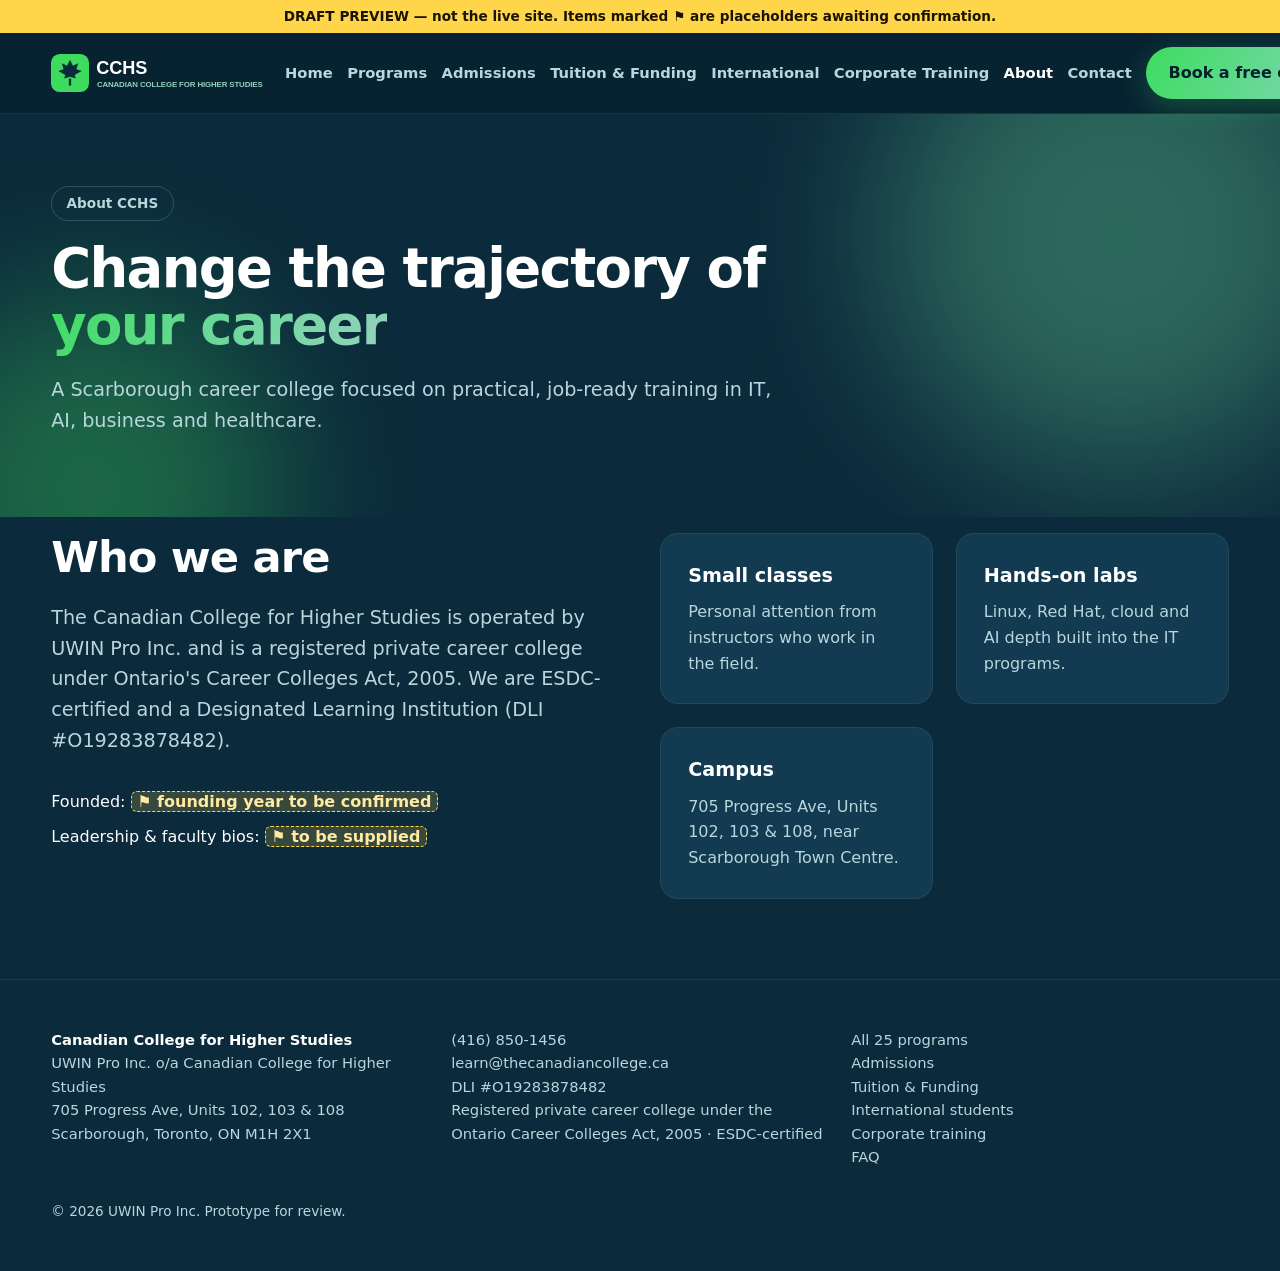
==== about.html @ a09e5be7 "CCHS draft preview" ====
<!doctype html><html lang="en"><head><meta charset="utf-8"><meta name="viewport" content="width=device-width,initial-scale=1">
<meta name="robots" content="noindex,nofollow"><title>About | Canadian College for Higher Studies</title><meta name="description" content="About the Canadian College for Higher Studies in Scarborough, Toronto."><meta name="theme-color" content="#0b2a3b">
<link rel="icon" href="assets/favicon.svg" type="image/svg+xml"><link rel="stylesheet" href="css/style.css?v=2">
<script type="application/ld+json">{"@context":"https://schema.org","@type":"CollegeOrUniversity","name":"Canadian College for Higher Studies","alternateName":"CCHS","url":"https://thecanadiancollege.ca","telephone":"+1-416-850-1456","email":"learn@thecanadiancollege.ca","address":{"@type":"PostalAddress","streetAddress":"705 Progress Ave, Units 102, 103 & 108","addressLocality":"Scarborough, Toronto","addressRegion":"ON","postalCode":"M1H 2X1","addressCountry":"CA"}}</script></head><body>
<div class="draft" role="note">DRAFT PREVIEW — not the live site. Items marked ⚑ are placeholders awaiting confirmation.</div>
<a class="skip" href="#main">Skip to content</a>
<header><div class="wrap nav"><a class="logo" href="index.html" aria-label="CCHS home"><svg viewBox="0 0 800 130" aria-hidden="true"><rect width="130" height="130" rx="30" fill="#3ddc5f"/><path d="M65 20l10 20 18-8-6 20 18 6-24 14 4 12-20-6-20 6 4-12-24-14 18-6-6-20 18 8z" fill="#0b2a3b"/><rect x="61" y="84" width="8" height="24" fill="#0b2a3b"/><text x="155" y="70" font-size="62" font-weight="900" fill="#fff" font-family="Inter,Helvetica,Arial,sans-serif">CCHS</text><text x="157" y="112" font-size="27" font-weight="700" fill="#94d2bd" font-family="Inter,Helvetica,Arial,sans-serif">CANADIAN COLLEGE FOR HIGHER STUDIES</text></svg></a><nav aria-label="Main"><button class="menu" aria-expanded="false" aria-label="Menu">☰</button><ul><li><a href="index.html">Home</a></li><li><a href="programs.html">Programs</a></li><li><a href="admissions.html">Admissions</a></li><li><a href="tuition.html">Tuition & Funding</a></li><li><a href="international.html">International</a></li><li><a href="corporate.html">Corporate Training</a></li><li><a href="about.html" aria-current=page>About</a></li><li><a href="contact.html">Contact</a></li><li><a class="btn btn-g" href="contact.html">Book a free consultation</a></li></ul></nav></div></header>
<main id="main"><section class="hero phero"><div class="blob b1"></div><div class="blob b2"></div><div class="wrap"><span class="eyebrow">About CCHS</span><h1>Change the trajectory of <span class="grad">your career</span></h1><p class="lead">A Scarborough career college focused on practical, job-ready training in IT, AI, business and healthcare.</p></div></section><section style="padding-top:1rem"><div class="wrap two"><div><h2>Who we are</h2><p class="lead">The Canadian College for Higher Studies is operated by UWIN Pro Inc. and is a registered private career college under Ontario's Career Colleges Act, 2005. We are ESDC-certified and a Designated Learning Institution (DLI #O19283878482).</p><p>Founded: <span class="phx">founding year to be confirmed</span></p><p style="margin-top:.6rem">Leadership &amp; faculty bios: <span class="phx">to be supplied</span></p></div>
<div class="grid"><div class="card"><h3>Small classes</h3><p>Personal attention from instructors who work in the field.</p></div><div class="card"><h3>Hands-on labs</h3><p>Linux, Red Hat, cloud and AI depth built into the IT programs.</p></div><div class="card"><h3>Campus</h3><p>705 Progress Ave, Units 102, 103 &amp; 108, near Scarborough Town Centre.</p></div></div></div></section></main>
<footer><div class="wrap grid">
<div><strong style="color:#fff">Canadian College for Higher Studies</strong><p>UWIN Pro Inc. o/a Canadian College for Higher Studies<br>705 Progress Ave, Units 102, 103 &amp; 108<br>Scarborough, Toronto, ON M1H 2X1</p></div>
<div><a href="tel:+14168501456">(416) 850-1456</a><a href="mailto:learn@thecanadiancollege.ca">learn@thecanadiancollege.ca</a><p>DLI #O19283878482</p><p>Registered private career college under the Ontario Career Colleges Act, 2005 · ESDC-certified</p></div>
<div><a href="programs.html">All 25 programs</a><a href="admissions.html">Admissions</a><a href="tuition.html">Tuition &amp; Funding</a><a href="international.html">International students</a><a href="corporate.html">Corporate training</a><a href="faq.html">FAQ</a></div>
</div><div class="wrap"><p class="note" style="margin-top:2rem">© <span id="y"></span> UWIN Pro Inc. Prototype for review.</p></div></footer>
<script src="js/main.js"></script><script src="js/programs.js"></script><script src="js/app.js"></script></body></html>
---- css/style.css ----
:root{--navy:#0b2a3b;--navy2:#082231;--card:#123a50;--text:#ffffff;--muted:#b9d6dd;--a1:#3ddc5f;--a2:#6bd89a;--a3:#94d2bd;--g:linear-gradient(120deg,var(--a1),var(--a2) 50%,var(--a3));--r:18px}
*{box-sizing:border-box;margin:0;padding:0}html{scroll-behavior:smooth}
body{font-family:system-ui,-apple-system,"Segoe UI",Roboto,sans-serif;background:var(--navy);color:var(--text);line-height:1.6}
a{color:var(--a3)}img{max-width:100%}
.skip{position:absolute;left:-999px}.skip:focus{left:1rem;top:1rem;background:#fff;color:#000;padding:.5rem;z-index:99}
.wrap{width:min(1180px,92%);margin:auto}
header{position:sticky;top:0;z-index:50;background:rgba(8,34,49,.85);backdrop-filter:blur(12px);border-bottom:1px solid #ffffff14}
.nav{display:flex;align-items:center;justify-content:space-between;padding:.9rem 0}
.logo{font-weight:900;font-size:1.4rem;letter-spacing:-.02em;color:#fff;text-decoration:none}.logo span{background:var(--g);-webkit-background-clip:text;background-clip:text;color:transparent}
nav ul{display:flex;gap:1.4rem;list-style:none;align-items:center}nav a{color:var(--muted);text-decoration:none;font-weight:600}nav a:hover,nav a[aria-current]{color:#fff}
.menu{display:none;background:none;border:1px solid #fff3;color:#fff;border-radius:8px;padding:.4rem .7rem;font-size:1.1rem}
.btn{display:inline-block;padding:.8rem 1.4rem;border-radius:999px;font-weight:700;text-decoration:none;border:0;cursor:pointer;font-size:1rem;transition:transform .2s,box-shadow .2s}
.btn-g{background:var(--g);color:#06202d;box-shadow:0 8px 30px #3ddc5f44}.btn-g:hover{transform:translateY(-2px);box-shadow:0 12px 40px #3ddc5f66}
.btn-o{border:2px solid #ffffff40;color:#fff}.btn-o:hover{border-color:var(--a3)}
.hero{position:relative;overflow:hidden;padding:7rem 0 6rem}
.blob{position:absolute;border-radius:50%;filter:blur(80px);opacity:.35;animation:float 14s ease-in-out infinite alternate}
.b1{width:480px;height:480px;background:var(--a2);top:-120px;right:-80px}.b2{width:380px;height:380px;background:var(--a1);bottom:-160px;left:-100px;animation-delay:-5s}.b3{width:260px;height:260px;background:var(--a3);top:40%;left:55%;animation-delay:-9s}
@keyframes float{to{transform:translate(40px,30px) scale(1.12)}}
.hero .wrap{position:relative}
.eyebrow{display:inline-block;padding:.35rem .9rem;border:1px solid #ffffff2a;border-radius:999px;color:var(--muted);font-size:.85rem;font-weight:600;margin-bottom:1.2rem}
h1{font-size:clamp(2.4rem,6vw,4.6rem);line-height:1.05;letter-spacing:-.03em;font-weight:900;max-width:16ch}
h2{font-size:clamp(1.8rem,3.6vw,2.7rem);letter-spacing:-.02em;line-height:1.15;margin-bottom:1rem}
h3{font-size:1.2rem;margin-bottom:.5rem}
.grad{background:var(--g);-webkit-background-clip:text;background-clip:text;color:transparent}
.lead{font-size:1.2rem;color:var(--muted);max-width:60ch;margin:1.3rem 0 2rem}
.ctas{display:flex;gap:1rem;flex-wrap:wrap}
section{padding:5rem 0}.alt{background:var(--navy2)}
.grid{display:grid;gap:1.4rem;grid-template-columns:repeat(auto-fit,minmax(260px,1fr))}
.card{background:var(--card);border:1px solid #ffffff12;border-radius:var(--r);padding:1.7rem;position:relative;transition:transform .25s,border-color .25s}
.card:hover{transform:translateY(-4px);border-color:#3ddc5f88}
.card .ic{width:48px;height:48px;border-radius:14px;background:var(--g);display:grid;place-items:center;font-size:1.4rem;margin-bottom:1rem}
.card p{color:var(--muted)}.card ul{color:var(--muted);padding-left:1.1rem;margin:.6rem 0}
.tag{display:inline-block;font-size:.75rem;font-weight:700;padding:.2rem .6rem;border-radius:999px;background:#3ddc5f26;color:#bff2cc;margin:.15rem .2rem 0 0}
.band{background:linear-gradient(120deg,#1f8f43,#2a8a6e 55%,#3d7f86);border-radius:24px;padding:3rem;color:#fff}.band p{opacity:.92;max-width:65ch;margin:.6rem 0 1.5rem}.band a.btn{background:#082231;color:#fff}
.ph{border:2px dashed #ffffff33;border-radius:var(--r);padding:1.4rem;color:var(--muted);font-style:italic;text-align:center}
.two{display:grid;grid-template-columns:1fr 1fr;gap:2.5rem;align-items:start}
form{display:grid;gap:1rem}label{font-weight:600;font-size:.92rem;display:grid;gap:.35rem}
input,select,textarea{font:inherit;padding:.75rem .9rem;border-radius:12px;border:1px solid #ffffff26;background:#071d2a;color:#fff}
input:focus,select:focus,textarea:focus,a:focus-visible,button:focus-visible{outline:3px solid var(--a3);outline-offset:2px}
.note{font-size:.85rem;color:var(--muted)}.ok{display:none;padding:1rem;border-radius:12px;background:#3ddc5f22;border:1px solid var(--a3)}
.steps{counter-reset:s}.steps .card::before{counter-increment:s;content:counter(s,decimal-leading-zero);font-size:2.2rem;font-weight:900;background:var(--g);-webkit-background-clip:text;color:transparent;display:block}
footer{border-top:1px solid #ffffff14;padding:3rem 0;color:var(--muted);font-size:.92rem}footer .grid a{display:block;color:var(--muted);text-decoration:none}
.wa{position:fixed;right:22px;bottom:22px;width:60px;height:60px;border-radius:50%;background:#25d366;display:grid;place-items:center;box-shadow:0 8px 24px #0008;z-index:60;color:#fff;font-size:1.7rem;text-decoration:none}
.reveal{opacity:0;transform:translateY(24px);transition:opacity .7s,transform .7s}.reveal.in{opacity:1;transform:none}
@media(prefers-reduced-motion:reduce){*{animation:none!important;transition:none!important}.reveal{opacity:1;transform:none}}
@media(max-width:860px){.menu{display:block}nav ul{display:none;position:absolute;top:100%;left:0;right:0;flex-direction:column;background:var(--navy);padding:1rem}nav ul.open{display:flex}.two{grid-template-columns:1fr}.band{padding:2rem}}
/* hero 3D course stream */
.tagline{margin-top:1rem;font-size:clamp(1.1rem,2vw,1.45rem);font-weight:700;color:#d6f3ea;letter-spacing:.01em;max-width:30ch}
.hero-grid{display:grid;grid-template-columns:minmax(0,1.05fr) minmax(0,.95fr);gap:2rem;align-items:center}
.hero-copy{position:relative;z-index:2}
.orbit{position:relative;height:520px;perspective:900px;perspective-origin:30% 20%;-webkit-mask-image:radial-gradient(ellipse at 55% 50%,#000 55%,transparent 80%);mask-image:radial-gradient(ellipse at 55% 50%,#000 55%,transparent 80%)}
.plane{list-style:none;position:absolute;inset:0;transform-style:preserve-3d;transform:rotateX(14deg) rotateY(-24deg)}
.plane li{position:absolute;left:12%;top:50%;width:290px;padding:.75rem 1.1rem;border-radius:16px;background:linear-gradient(135deg,rgba(18,58,80,.92),rgba(11,42,59,.86));border:1px solid #94d2bd55;box-shadow:0 0 28px #3ddc5f33,inset 0 0 0 1px #94d2bd1a;backdrop-filter:blur(6px);opacity:0;will-change:transform,opacity,filter;
 animation:drift 26s linear infinite;animation-delay:calc(var(--i) * -2.1667s)}
.plane li strong{display:block;font-size:1rem;color:#fff}
.plane li span{display:block;font-size:.84rem;color:#c8f0e2;line-height:1.35}
.plane li:nth-child(odd){left:0}.plane li:nth-child(even){left:34%}
@keyframes drift{
0%{transform:translate3d(80px,640px,-650px);opacity:0;filter:blur(3px)}
32%{opacity:0;filter:blur(2px)}
42%{opacity:.9;filter:blur(.4px)}
48%,58%{opacity:1;filter:blur(0)}
66%{opacity:.85;filter:blur(.6px)}
74%{opacity:0;filter:blur(3px)}
100%{transform:translate3d(-60px,-720px,200px);opacity:0;filter:blur(4px)}}
@media(max-width:980px){.hero-grid{grid-template-columns:1fr}.orbit{display:none}}
@media(prefers-reduced-motion:reduce){.orbit{height:auto;perspective:none;-webkit-mask-image:none;mask-image:none}.plane{position:static;transform:none;display:grid;gap:.6rem}.plane li{position:static;opacity:1;filter:none;width:auto;transform:none}.plane li:nth-child(n+7){display:none}}

.logo svg{display:block;height:40px;width:auto}.card .ic{color:#06202d}

.tagline{overflow:hidden}.tagline span{display:inline-block}
.tl1{animation:tlR .9s ease-out both}
.tl2{animation:tlF .8s ease-out .9s both}
.tl3{animation:tlU 1s ease-out 1.7s both}
@keyframes tlR{from{opacity:0;transform:translateX(60px)}to{opacity:1;transform:none}}
@keyframes tlF{from{opacity:0}to{opacity:1}}
@keyframes tlU{from{opacity:0;transform:translateY(10px)}to{opacity:1;transform:none}}
.shot .tagline span{animation:none!important;opacity:1;transform:none}
/* ---- CCHS additions ---- */
.draft{background:#ffd54a;color:#1a1300;text-align:center;font-size:.85rem;font-weight:700;padding:.35rem 1rem;position:relative;z-index:70}
.phx{background:#ffd54a2e;border:1px dashed #ffd54a;color:#ffe9a3;border-radius:6px;padding:0 .35rem;font-style:normal;font-weight:600;white-space:normal}
.phx::before{content:"⚑ ";}
.trust{background:var(--navy2);border-bottom:1px solid #ffffff12;padding:1rem 0;font-size:.92rem;color:var(--muted)}
.trust .wrap{display:flex;flex-wrap:wrap;gap:.6rem 1.6rem}.trust b{color:#fff}
.meta{color:var(--muted);font-size:.92rem;margin:.4rem 0}.fee{font-weight:700;color:#d6f3ea}
.filters{display:flex;flex-wrap:wrap;gap:.6rem;margin:1rem 0 1.6rem;align-items:center}
.chip{background:#123a50;border:1px solid #ffffff22;color:#fff;border-radius:999px;padding:.45rem 1rem;font-weight:600;cursor:pointer;font:inherit}
.chip[aria-pressed=true]{background:var(--g);color:#06202d;border-color:transparent}
.filters input{min-width:240px;flex:1}
.card a.more{font-weight:700;text-decoration:none}
table{width:100%;border-collapse:collapse;font-size:.92rem}th,td{padding:.6rem .7rem;border-bottom:1px solid #ffffff14;text-align:left}th{color:var(--a3);position:sticky;top:0;background:var(--navy2)}
.tbl{overflow-x:auto;border-radius:var(--r);border:1px solid #ffffff14}
td.n,th.n{text-align:right;white-space:nowrap}
details{background:var(--card);border:1px solid #ffffff12;border-radius:14px;padding:1rem 1.3rem;margin-bottom:.8rem}summary{cursor:pointer;font-weight:700}details p{color:var(--muted);margin-top:.6rem}
.quiz fieldset{border:0;display:grid;gap:.5rem;margin-bottom:1rem}.quiz legend{font-weight:700;margin-bottom:.4rem}
.quiz label{display:flex;gap:.6rem;align-items:center;font-weight:500;background:#071d2a;border:1px solid #ffffff1f;padding:.6rem .8rem;border-radius:12px;cursor:pointer}
.result{margin-top:1rem}.big{font-size:2rem;font-weight:900}
.map{width:100%;height:340px;border:0;border-radius:var(--r)}
.crumb{color:var(--muted);font-size:.9rem;margin-bottom:1rem}.crumb a{text-decoration:none}
.phero{padding:4.5rem 0 3rem}.phero h1{font-size:clamp(2rem,4.6vw,3.4rem);max-width:22ch}
.kv{display:grid;grid-template-columns:repeat(auto-fit,minmax(160px,1fr));gap:1rem;margin:1.5rem 0}.kv div{background:var(--card);border-radius:14px;padding:1rem}.kv b{display:block;font-size:1.4rem}.kv span{color:var(--muted);font-size:.85rem}
.logo svg{height:44px}
nav ul{gap:1rem;font-size:.92rem}
@media(max-width:1240px){.menu{display:block}nav ul{display:none;position:absolute;top:100%;left:0;right:0;flex-direction:column;background:var(--navy);padding:1rem}nav ul.open{display:flex}}
nav a{white-space:nowrap}nav ul{gap:.9rem}.logo svg{height:38px}
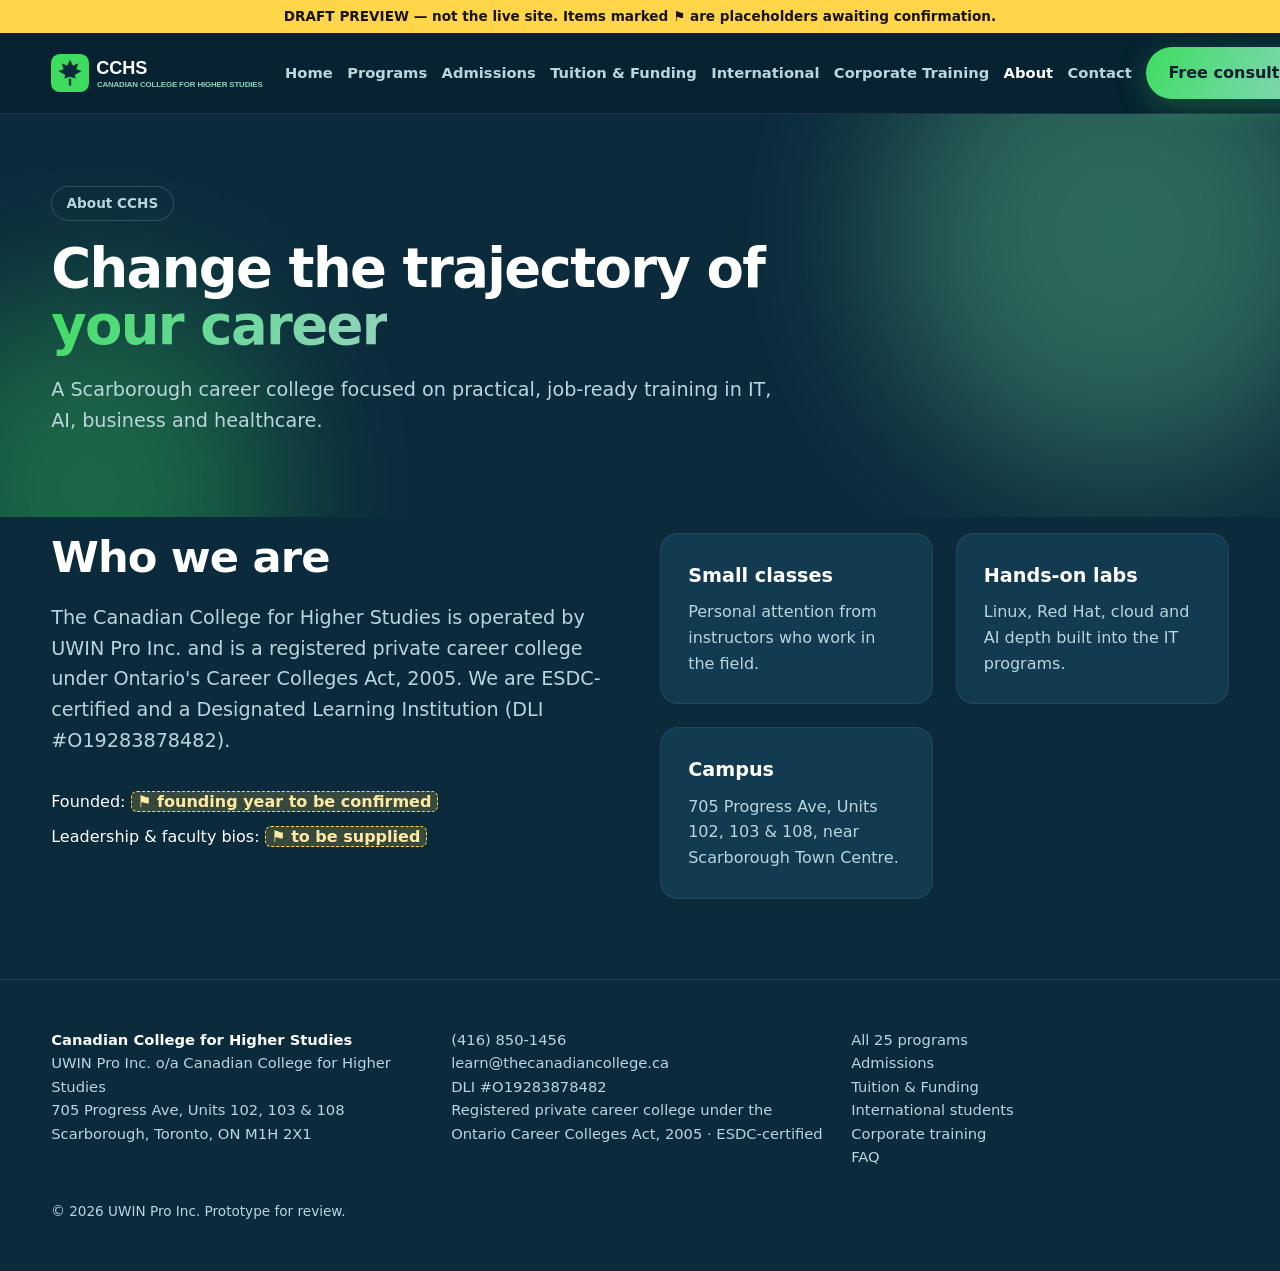
==== commit 40b6f4e1: "Nav fix" ====
--- a/about.html
+++ b/about.html
@@ -4,7 +4,7 @@
 <script type="application/ld+json">{"@context":"https://schema.org","@type":"CollegeOrUniversity","name":"Canadian College for Higher Studies","alternateName":"CCHS","url":"https://thecanadiancollege.ca","telephone":"+1-416-850-1456","email":"learn@thecanadiancollege.ca","address":{"@type":"PostalAddress","streetAddress":"705 Progress Ave, Units 102, 103 & 108","addressLocality":"Scarborough, Toronto","addressRegion":"ON","postalCode":"M1H 2X1","addressCountry":"CA"}}</script></head><body>
 <div class="draft" role="note">DRAFT PREVIEW — not the live site. Items marked ⚑ are placeholders awaiting confirmation.</div>
 <a class="skip" href="#main">Skip to content</a>
-<header><div class="wrap nav"><a class="logo" href="index.html" aria-label="CCHS home"><svg viewBox="0 0 800 130" aria-hidden="true"><rect width="130" height="130" rx="30" fill="#3ddc5f"/><path d="M65 20l10 20 18-8-6 20 18 6-24 14 4 12-20-6-20 6 4-12-24-14 18-6-6-20 18 8z" fill="#0b2a3b"/><rect x="61" y="84" width="8" height="24" fill="#0b2a3b"/><text x="155" y="70" font-size="62" font-weight="900" fill="#fff" font-family="Inter,Helvetica,Arial,sans-serif">CCHS</text><text x="157" y="112" font-size="27" font-weight="700" fill="#94d2bd" font-family="Inter,Helvetica,Arial,sans-serif">CANADIAN COLLEGE FOR HIGHER STUDIES</text></svg></a><nav aria-label="Main"><button class="menu" aria-expanded="false" aria-label="Menu">☰</button><ul><li><a href="index.html">Home</a></li><li><a href="programs.html">Programs</a></li><li><a href="admissions.html">Admissions</a></li><li><a href="tuition.html">Tuition & Funding</a></li><li><a href="international.html">International</a></li><li><a href="corporate.html">Corporate Training</a></li><li><a href="about.html" aria-current=page>About</a></li><li><a href="contact.html">Contact</a></li><li><a class="btn btn-g" href="contact.html">Book a free consultation</a></li></ul></nav></div></header>
+<header><div class="wrap nav"><a class="logo" href="index.html" aria-label="CCHS home"><svg viewBox="0 0 800 130" aria-hidden="true"><rect width="130" height="130" rx="30" fill="#3ddc5f"/><path d="M65 20l10 20 18-8-6 20 18 6-24 14 4 12-20-6-20 6 4-12-24-14 18-6-6-20 18 8z" fill="#0b2a3b"/><rect x="61" y="84" width="8" height="24" fill="#0b2a3b"/><text x="155" y="70" font-size="62" font-weight="900" fill="#fff" font-family="Inter,Helvetica,Arial,sans-serif">CCHS</text><text x="157" y="112" font-size="27" font-weight="700" fill="#94d2bd" font-family="Inter,Helvetica,Arial,sans-serif">CANADIAN COLLEGE FOR HIGHER STUDIES</text></svg></a><nav aria-label="Main"><button class="menu" aria-expanded="false" aria-label="Menu">☰</button><ul><li><a href="index.html">Home</a></li><li><a href="programs.html">Programs</a></li><li><a href="admissions.html">Admissions</a></li><li><a href="tuition.html">Tuition & Funding</a></li><li><a href="international.html">International</a></li><li><a href="corporate.html">Corporate Training</a></li><li><a href="about.html" aria-current=page>About</a></li><li><a href="contact.html">Contact</a></li><li><a class="btn btn-g" href="contact.html">Free consultation</a></li></ul></nav></div></header>
 <main id="main"><section class="hero phero"><div class="blob b1"></div><div class="blob b2"></div><div class="wrap"><span class="eyebrow">About CCHS</span><h1>Change the trajectory of <span class="grad">your career</span></h1><p class="lead">A Scarborough career college focused on practical, job-ready training in IT, AI, business and healthcare.</p></div></section><section style="padding-top:1rem"><div class="wrap two"><div><h2>Who we are</h2><p class="lead">The Canadian College for Higher Studies is operated by UWIN Pro Inc. and is a registered private career college under Ontario's Career Colleges Act, 2005. We are ESDC-certified and a Designated Learning Institution (DLI #O19283878482).</p><p>Founded: <span class="phx">founding year to be confirmed</span></p><p style="margin-top:.6rem">Leadership &amp; faculty bios: <span class="phx">to be supplied</span></p></div>
 <div class="grid"><div class="card"><h3>Small classes</h3><p>Personal attention from instructors who work in the field.</p></div><div class="card"><h3>Hands-on labs</h3><p>Linux, Red Hat, cloud and AI depth built into the IT programs.</p></div><div class="card"><h3>Campus</h3><p>705 Progress Ave, Units 102, 103 &amp; 108, near Scarborough Town Centre.</p></div></div></div></section></main>
 <footer><div class="wrap grid">
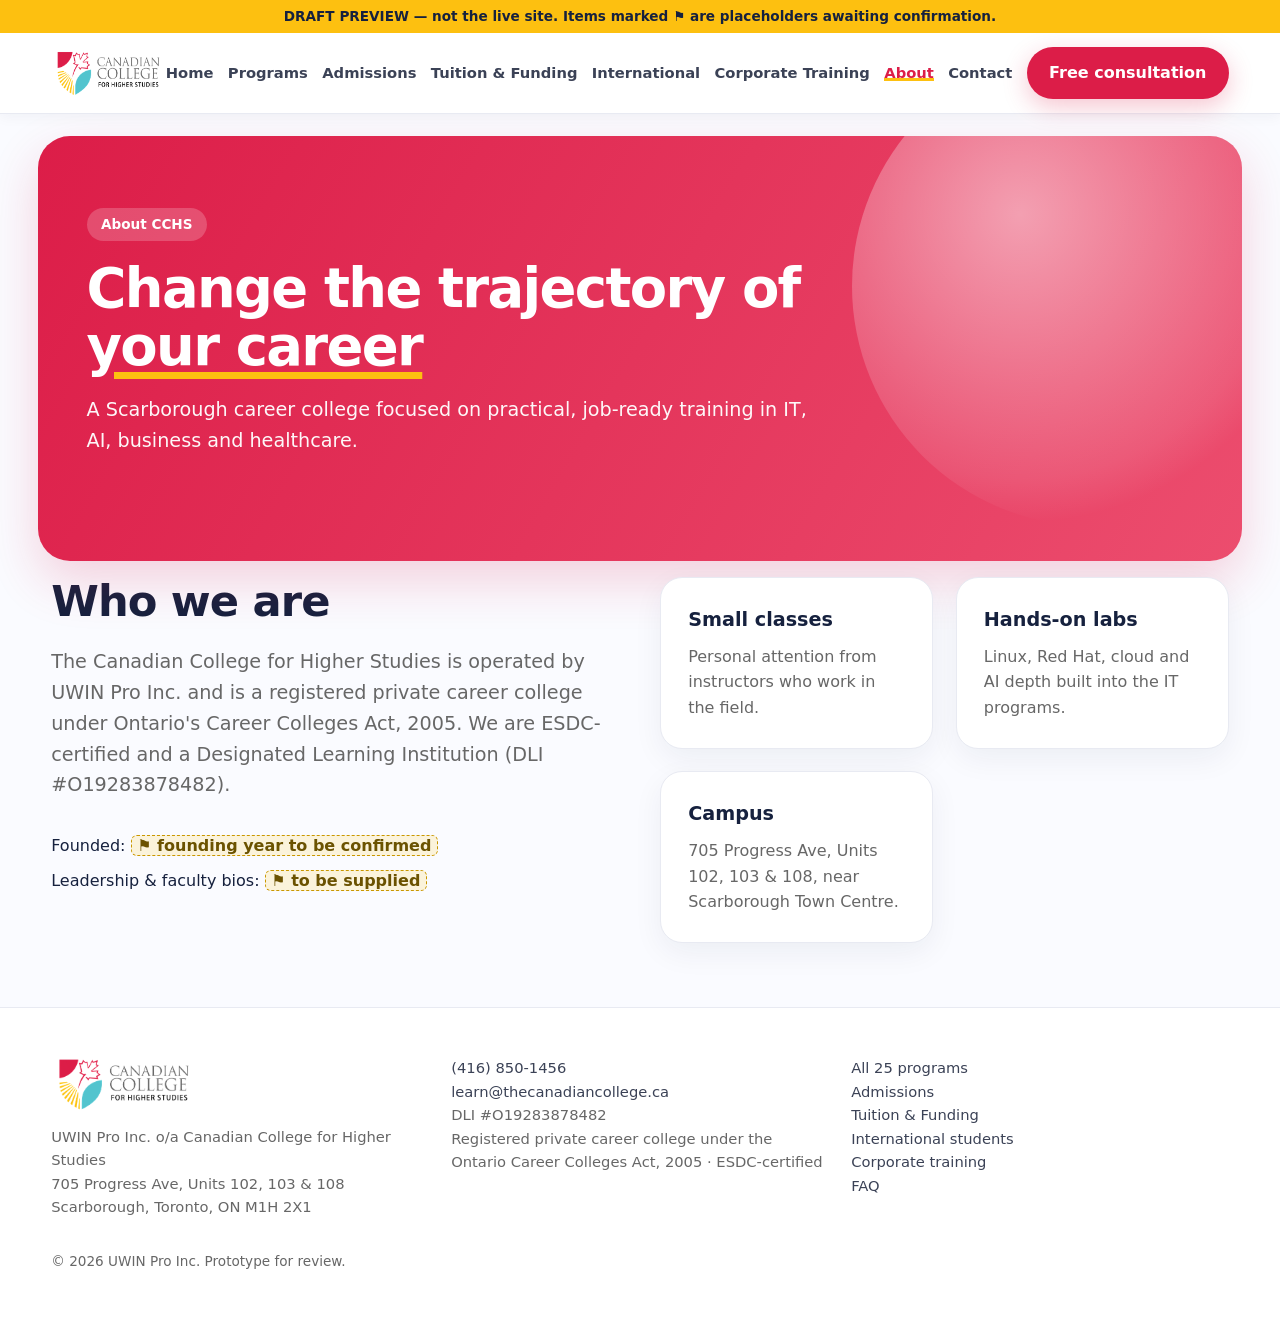
==== commit c471a883: "Logo-colour Campus Fresh restyle" ====
--- a/about.html
+++ b/about.html
@@ -1,15 +1,15 @@
 <!doctype html><html lang="en"><head><meta charset="utf-8"><meta name="viewport" content="width=device-width,initial-scale=1">
-<meta name="robots" content="noindex,nofollow"><title>About | Canadian College for Higher Studies</title><meta name="description" content="About the Canadian College for Higher Studies in Scarborough, Toronto."><meta name="theme-color" content="#0b2a3b">
-<link rel="icon" href="assets/favicon.svg" type="image/svg+xml"><link rel="stylesheet" href="css/style.css?v=2">
+<meta name="robots" content="noindex,nofollow"><title>About | Canadian College for Higher Studies</title><meta name="description" content="About the Canadian College for Higher Studies in Scarborough, Toronto."><meta name="theme-color" content="#dc1d48">
+<link rel="icon" href="images/favicon-32.png" sizes="32x32" type="image/png"><link rel="icon" href="images/favicon-512.png" sizes="512x512" type="image/png"><link rel="apple-touch-icon" href="images/favicon-180.png"><link rel="stylesheet" href="css/style.css?v=5">
 <script type="application/ld+json">{"@context":"https://schema.org","@type":"CollegeOrUniversity","name":"Canadian College for Higher Studies","alternateName":"CCHS","url":"https://thecanadiancollege.ca","telephone":"+1-416-850-1456","email":"learn@thecanadiancollege.ca","address":{"@type":"PostalAddress","streetAddress":"705 Progress Ave, Units 102, 103 & 108","addressLocality":"Scarborough, Toronto","addressRegion":"ON","postalCode":"M1H 2X1","addressCountry":"CA"}}</script></head><body>
 <div class="draft" role="note">DRAFT PREVIEW — not the live site. Items marked ⚑ are placeholders awaiting confirmation.</div>
 <a class="skip" href="#main">Skip to content</a>
-<header><div class="wrap nav"><a class="logo" href="index.html" aria-label="CCHS home"><svg viewBox="0 0 800 130" aria-hidden="true"><rect width="130" height="130" rx="30" fill="#3ddc5f"/><path d="M65 20l10 20 18-8-6 20 18 6-24 14 4 12-20-6-20 6 4-12-24-14 18-6-6-20 18 8z" fill="#0b2a3b"/><rect x="61" y="84" width="8" height="24" fill="#0b2a3b"/><text x="155" y="70" font-size="62" font-weight="900" fill="#fff" font-family="Inter,Helvetica,Arial,sans-serif">CCHS</text><text x="157" y="112" font-size="27" font-weight="700" fill="#94d2bd" font-family="Inter,Helvetica,Arial,sans-serif">CANADIAN COLLEGE FOR HIGHER STUDIES</text></svg></a><nav aria-label="Main"><button class="menu" aria-expanded="false" aria-label="Menu">☰</button><ul><li><a href="index.html">Home</a></li><li><a href="programs.html">Programs</a></li><li><a href="admissions.html">Admissions</a></li><li><a href="tuition.html">Tuition & Funding</a></li><li><a href="international.html">International</a></li><li><a href="corporate.html">Corporate Training</a></li><li><a href="about.html" aria-current=page>About</a></li><li><a href="contact.html">Contact</a></li><li><a class="btn btn-g" href="contact.html">Free consultation</a></li></ul></nav></div></header>
+<header><div class="wrap nav"><a class="logo" href="index.html" ><img src="images/cchs-logo-nav.png" srcset="images/cchs-logo-nav.png 1x, images/cchs-logo.png 3x" alt="The Canadian College for Higher Studies" width="125" height="48"></a><nav aria-label="Main"><button class="menu" aria-expanded="false" aria-label="Menu">☰</button><ul><li><a href="index.html">Home</a></li><li><a href="programs.html">Programs</a></li><li><a href="admissions.html">Admissions</a></li><li><a href="tuition.html">Tuition & Funding</a></li><li><a href="international.html">International</a></li><li><a href="corporate.html">Corporate Training</a></li><li><a href="about.html" aria-current=page>About</a></li><li><a href="contact.html">Contact</a></li><li><a class="btn btn-g" href="contact.html">Free consultation</a></li></ul></nav></div></header>
 <main id="main"><section class="hero phero"><div class="blob b1"></div><div class="blob b2"></div><div class="wrap"><span class="eyebrow">About CCHS</span><h1>Change the trajectory of <span class="grad">your career</span></h1><p class="lead">A Scarborough career college focused on practical, job-ready training in IT, AI, business and healthcare.</p></div></section><section style="padding-top:1rem"><div class="wrap two"><div><h2>Who we are</h2><p class="lead">The Canadian College for Higher Studies is operated by UWIN Pro Inc. and is a registered private career college under Ontario's Career Colleges Act, 2005. We are ESDC-certified and a Designated Learning Institution (DLI #O19283878482).</p><p>Founded: <span class="phx">founding year to be confirmed</span></p><p style="margin-top:.6rem">Leadership &amp; faculty bios: <span class="phx">to be supplied</span></p></div>
 <div class="grid"><div class="card"><h3>Small classes</h3><p>Personal attention from instructors who work in the field.</p></div><div class="card"><h3>Hands-on labs</h3><p>Linux, Red Hat, cloud and AI depth built into the IT programs.</p></div><div class="card"><h3>Campus</h3><p>705 Progress Ave, Units 102, 103 &amp; 108, near Scarborough Town Centre.</p></div></div></div></section></main>
 <footer><div class="wrap grid">
-<div><strong style="color:#fff">Canadian College for Higher Studies</strong><p>UWIN Pro Inc. o/a Canadian College for Higher Studies<br>705 Progress Ave, Units 102, 103 &amp; 108<br>Scarborough, Toronto, ON M1H 2X1</p></div>
+<div><img class="flogo" src="images/cchs-logo-nav.png" alt="The Canadian College for Higher Studies" width="167" height="64"><p>UWIN Pro Inc. o/a Canadian College for Higher Studies<br>705 Progress Ave, Units 102, 103 &amp; 108<br>Scarborough, Toronto, ON M1H 2X1</p></div>
 <div><a href="tel:+14168501456">(416) 850-1456</a><a href="mailto:learn@thecanadiancollege.ca">learn@thecanadiancollege.ca</a><p>DLI #O19283878482</p><p>Registered private career college under the Ontario Career Colleges Act, 2005 · ESDC-certified</p></div>
 <div><a href="programs.html">All 25 programs</a><a href="admissions.html">Admissions</a><a href="tuition.html">Tuition &amp; Funding</a><a href="international.html">International students</a><a href="corporate.html">Corporate training</a><a href="faq.html">FAQ</a></div>
 </div><div class="wrap"><p class="note" style="margin-top:2rem">© <span id="y"></span> UWIN Pro Inc. Prototype for review.</p></div></footer>
-<script src="js/main.js"></script><script src="js/programs.js"></script><script src="js/app.js"></script></body></html>+<script src="js/main.js?v=5"></script><script src="js/programs.js"></script><script src="js/app.js"></script></body></html>
--- a/css/style.css
+++ b/css/style.css
@@ -103,3 +103,64 @@
 nav ul{gap:1rem;font-size:.92rem}
 @media(max-width:1240px){.menu{display:block}nav ul{display:none;position:absolute;top:100%;left:0;right:0;flex-direction:column;background:var(--navy);padding:1rem}nav ul.open{display:flex}}
 nav a{white-space:nowrap}nav ul{gap:.9rem}.logo svg{height:38px}
+
+
+/* ===== Campus Fresh (concept B) light theme ===== */
+:root{--crim:#dc1d48;--crim-d:#b3123a;--teal:#52c4ce;--teal-d:#1f7f88;--gold:#fdc010;--ink:#16213e;--muted:#676767;--bg:#fafbff;--card:#fff;--line:#e8eaf2;--a3:var(--crim);--g:linear-gradient(120deg,#dc1d48,#ee4a6c 60%,#f27a8f)}
+body{background:var(--bg);color:var(--ink)}a{color:var(--crim-d)}
+header{background:rgba(255,255,255,.92);border-bottom:1px solid var(--line);box-shadow:0 2px 14px #16213e0d}
+.logo img{display:block;height:48px;width:auto;background:none;padding:0;border-radius:0}
+nav a{color:#3b4256}nav a:hover,nav a[aria-current]{color:var(--crim)}nav a[aria-current]{box-shadow:inset 0 -3px 0 var(--gold)}
+.menu{border-color:var(--line);color:var(--ink)}
+.btn-g{background:var(--crim);color:#fff;box-shadow:0 8px 24px #dc1d4840}.btn-g:hover{background:var(--crim-d);box-shadow:0 12px 30px #dc1d4855}
+.btn-o{border:2px solid var(--teal);color:var(--teal-d);background:#fff}.btn-o:hover{border-color:var(--teal-d)}
+.blob{display:none}
+.hero,.phero{margin:1.4rem auto 0;width:min(1240px,94%);border-radius:32px;background:linear-gradient(120deg,#dc1d48 0%,#ec4d6e 50%,#f59aa9 100%);color:#fff;box-shadow:0 20px 50px #dc1d4830}
+.hero::after,.phero::after{content:"";position:absolute;right:-90px;top:-90px;width:480px;height:480px;border-radius:50%;background:radial-gradient(circle at 35% 35%,#ffffff80,#ffffff1a 60%,transparent 70%);pointer-events:none}
+.hero{padding:4.5rem 0}.hero h1,.phero h1{color:#fff}.hero .lead,.phero .lead{color:#fff;opacity:.96}
+.hero .grad,.phero .grad{background:none;color:#fff;-webkit-text-fill-color:#fff;text-decoration:underline;text-decoration-color:var(--gold);text-decoration-thickness:.12em;text-underline-offset:.12em}
+.eyebrow{border:0;background:#ffffff33;color:#fff}section:not(.hero):not(.phero) .eyebrow{background:#52c4ce22;color:var(--teal-d)}.band .eyebrow{background:#ffffff33;color:#fff}
+.hero .btn-g,.phero .btn-g{background:#fff;color:var(--crim-d)}.hero .btn-o,.phero .btn-o{background:transparent;border-color:#fff;color:#fff}
+.photo{position:relative;z-index:2;justify-self:end;width:min(100%,380px);aspect-ratio:1/1.05;border-radius:28px;background:#ffffff40;border:3px dashed #fff;display:grid;place-content:center;text-align:center;color:#fff;gap:.2rem}
+.photo span{font-size:3rem}.photo small{opacity:.9}
+.pop{position:absolute;font-style:normal;font-weight:800;font-size:.9rem;padding:.5rem .9rem;border-radius:999px;box-shadow:0 8px 20px #16213e26}
+.p1{left:-24px;bottom:40px;background:var(--gold);color:#16213e}.p2{right:-14px;top:30px;background:#fff;color:var(--teal-d)}
+.stream{margin-top:1.6rem}.orbit{height:auto;perspective:none;-webkit-mask-image:linear-gradient(90deg,transparent,#000 6%,#000 94%,transparent);mask-image:linear-gradient(90deg,transparent,#000 6%,#000 94%,transparent);overflow:hidden;display:block!important}
+.plane{position:static;transform:none;display:flex;gap:.8rem;width:max-content;animation:mq 60s linear infinite}
+.plane li{position:static;opacity:1;filter:none;width:auto;animation:none;background:#fff;border:1px solid var(--line);box-shadow:0 6px 18px #16213e0f;white-space:nowrap}
+.plane li strong{color:var(--ink)}.plane li span{color:var(--muted)}
+@keyframes mq{to{transform:translateX(-50%)}}
+section{padding:4rem 0}.alt{background:#fff;border-block:1px solid var(--line)}
+.card{background:#fff;border:1px solid var(--line);border-radius:22px;box-shadow:0 10px 30px #16213e0f}.card:hover{border-color:var(--teal);box-shadow:0 16px 36px #16213e1a}
+.card .ic{background:#fdc01033;color:#16213e}.card:nth-child(3n+2) .ic{background:#52c4ce2e}.card:nth-child(3n) .ic{background:#dc1d481a}
+.card p,.card ul,.lead,.meta,.note,footer,details p,.kv span,.crumb,.trust{color:var(--muted)}
+.tag{background:#52c4ce26;color:#14666e}
+.band{background:linear-gradient(120deg,#dc1d48,#c8173f 55%,#a5113a)}.band a.btn{background:#fff;color:var(--crim-d)}
+.ph{border-color:#d4d8e4;color:var(--muted)}
+input,select,textarea{background:#fff;border:1px solid #d4d8e4;color:var(--ink)}
+input:focus,select:focus,textarea:focus,a:focus-visible,button:focus-visible{outline-color:var(--teal)}
+.ok{background:#52c4ce22;border-color:var(--teal)}
+.steps .card::before{background:none;-webkit-text-fill-color:var(--crim);color:var(--crim)}
+footer{background:#fff;border-top:1px solid var(--line)}footer .grid a{color:#3b4256}footer .grid a:hover{color:var(--crim)}
+.flogo{display:block;height:56px;width:auto;margin-bottom:.8rem}
+.tagline{color:#fff}.draft{background:var(--gold);color:#16213e}
+.phx{background:#fdc01026;border-color:#c99700;color:#6b5200}
+.trust{background:#fff;border-bottom:1px solid var(--line)}.trust b{color:var(--ink)}
+.fee{color:var(--crim-d)}
+.chip{background:#fff;border:1px solid #d4d8e4;color:var(--ink)}.chip[aria-pressed=true]{background:var(--crim);color:#fff;border-color:var(--crim)}
+th{color:var(--crim-d);background:#fff6f8}th,td{border-bottom:1px solid var(--line)}.tbl{border-color:var(--line);background:#fff}
+details{background:#fff;border:1px solid var(--line)}.kv div{background:#fff;border:1px solid var(--line)}
+.quiz label{background:#fff;border:1px solid var(--line)}
+@media(max-width:1240px){nav ul{background:#fff;border-bottom:1px solid var(--line);box-shadow:0 12px 24px #16213e14}}
+@media(max-width:980px){.photo{justify-self:center;width:min(100%,320px);aspect-ratio:4/3}.p1{left:8px}.p2{right:8px}}
+@media(max-width:600px){.logo img{height:44px}.hero,.phero{border-radius:24px;width:94%}.hero{padding:3rem 0}}
+@media(prefers-reduced-motion:reduce){.plane{flex-wrap:wrap;width:auto}}
+/* motion (steer) */
+.plane{animation:none;flex-wrap:wrap;width:auto;justify-content:center}.orbit{-webkit-mask-image:none;mask-image:none}
+.card.fx{opacity:0;transform:translateY(18px);transition:opacity .6s ease,transform .6s ease,box-shadow .25s,border-color .25s}
+.card.fx.vis{opacity:1;transform:none}.card.fx.vis:hover{transform:translateY(-6px)}
+.hero,.phero{background-size:200% 200%;animation:hg 14s ease-in-out infinite alternate}
+@keyframes hg{from{background-position:0% 50%}to{background-position:100% 50%}}
+@media(prefers-reduced-motion:reduce){.hero,.phero{animation:none}.card.fx{opacity:1;transform:none;transition:none}}
+.card,.kv div,details,.tbl{color:var(--ink)}h1,h2,h3{color:var(--ink)}.hero h1,.phero h1,.band h2,.band h3{color:#fff}
+.pdetail{padding:3rem 0}.pdetail h1{font-size:clamp(2rem,4.6vw,3.2rem);max-width:22ch;color:var(--crim)}.pdetail .kv b{color:var(--crim)}
